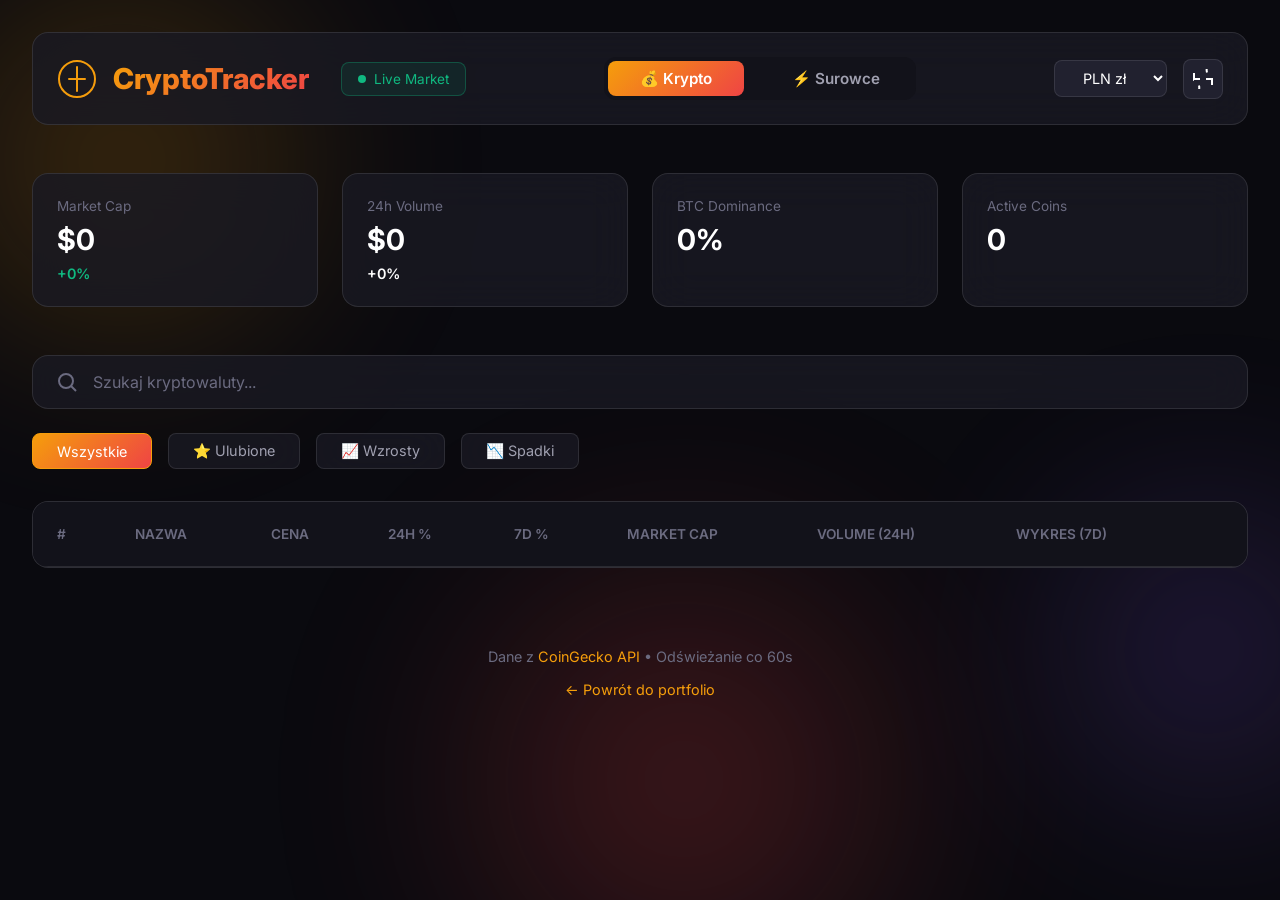
==== projects/crypto-tracker/index.html @ 1bf7925f "Wszystkie_pliki" ====
<!DOCTYPE html>
<html lang="pl">
<head>
    <meta charset="UTF-8">
    <meta name="viewport" content="width=device-width, initial-scale=1.0">
    <meta name="description" content="Śledzenie cen kryptowalut w czasie rzeczywistym">
    <title>CryptoTracker | Ceny Kryptowalut</title>
    <link rel="stylesheet" href="style.css">
    <link rel="preconnect" href="https://fonts.googleapis.com">
    <link rel="preconnect" href="https://fonts.gstatic.com" crossorigin>
    <link href="https://fonts.googleapis.com/css2?family=Inter:wght@300;400;500;600;700;800&display=swap" rel="stylesheet">
</head>
<body>
    <!-- Background -->
    <div class="background">
        <div class="gradient-orb orb-1"></div>
        <div class="gradient-orb orb-2"></div>
        <div class="gradient-orb orb-3"></div>
    </div>

    <!-- Container -->
    <div class="container">
        <!-- Header -->
        <header class="header">
            <div class="header-left">
                <div class="logo">
                    <svg width="40" height="40" viewBox="0 0 40 40" fill="none">
                        <circle cx="20" cy="20" r="18" stroke="url(#grad1)" stroke-width="2"/>
                        <path d="M20 8v24M12 20h16" stroke="url(#grad1)" stroke-width="2" stroke-linecap="round"/>
                        <defs>
                            <linearGradient id="grad1" x1="0" y1="0" x2="40" y2="40">
                                <stop offset="0%" stop-color="#f59e0b"/>
                                <stop offset="100%" stop-color="#ef4444"/>
                            </linearGradient>
                        </defs>
                    </svg>
                    <h1>CryptoTracker</h1>
                </div>
                <div class="market-status">
                    <span class="status-dot"></span>
                    <span>Live Market</span>
                </div>
            </div>
            <div class="header-center">
                <div class="tab-buttons">
                    <button class="tab-btn active" data-tab="crypto">💰 Krypto</button>
                    <button class="tab-btn" data-tab="commodities">⚡ Surowce</button>
                </div>
            </div>
            <div class="header-right">
                <div class="currency-selector">
                    <select id="currencySelect">
                        <option value="usd">USD $</option>
                        <option value="eur">EUR €</option>
                        <option value="pln" selected>PLN zł</option>
                    </select>
                </div>
                <button class="btn-icon" id="refreshBtn" title="Odśwież">
                    <svg width="20" height="20" viewBox="0 0 20 20" fill="none" stroke="currentColor" stroke-width="2">
                        <path d="M1 4v6h6M19 16v-6h-6"/>
                        <path d="M19.91 9A8 8 0 1 0 14 3.5M1.09 11A8 8 0 1 0 6 16.5"/>
                    </svg>
                </button>
            </div>
        </header>

        <!-- Market Overview -->
        <section class="market-overview">
            <div class="overview-card">
                <div class="overview-label">Market Cap</div>
                <div class="overview-value" id="totalMarketCap">$0</div>
                <div class="overview-change positive" id="marketCapChange">+0%</div>
            </div>
            <div class="overview-card">
                <div class="overview-label">24h Volume</div>
                <div class="overview-value" id="total24hVolume">$0</div>
                <div class="overview-change" id="volumeChange">+0%</div>
            </div>
            <div class="overview-card">
                <div class="overview-label">BTC Dominance</div>
                <div class="overview-value" id="btcDominance">0%</div>
            </div>
            <div class="overview-card">
                <div class="overview-label">Active Coins</div>
                <div class="overview-value" id="activeCoins">0</div>
            </div>
        </section>

        <!-- Search & Filter -->
        <section class="search-section">
            <div class="search-bar">
                <svg width="20" height="20" viewBox="0 0 20 20" fill="none" stroke="currentColor" stroke-width="2">
                    <circle cx="9" cy="9" r="7"/>
                    <path d="M14 14l5 5"/>
                </svg>
                <input type="text" id="searchInput" placeholder="Szukaj kryptowaluty...">
            </div>
            <div class="filter-buttons">
                <button class="filter-btn active" data-filter="all">Wszystkie</button>
                <button class="filter-btn" data-filter="favorites">⭐ Ulubione</button>
                <button class="filter-btn" data-filter="gainers">📈 Wzrosty</button>
                <button class="filter-btn" data-filter="losers">📉 Spadki</button>
            </div>
        </section>

        <!-- Loading Spinner -->
        <div class="loading" id="loading">
            <div class="spinner"></div>
            <p>Ładowanie danych...</p>
        </div>

        <!-- Crypto Table -->
        <section class="crypto-table-section" id="cryptoSection">
            <div class="table-container">
                <table class="crypto-table" id="cryptoTable">
                    <thead>
                        <tr>
                            <th>#</th>
                            <th>Nazwa</th>
                            <th>Cena</th>
                            <th>24h %</th>
                            <th>7d %</th>
                            <th>Market Cap</th>
                            <th>Volume (24h)</th>
                            <th>Wykres (7d)</th>
                            <th></th>
                        </tr>
                    </thead>
                    <tbody id="cryptoTableBody">
                        <!-- Rows will be added by JavaScript -->
                    </tbody>
                </table>
            </div>
        </section>

        <!-- Commodities Section -->
        <section class="commodities-section" id="commoditiesSection" style="display: none;">
            <!-- Commodities Cards -->
            <div class="commodities-grid" id="commoditiesGrid">
                <!-- Cards will be added by JavaScript -->
            </div>

            <!-- News Section -->
            <div class="news-section">
                <div class="news-header-wrapper">
                    <h2 class="section-title">📰 Najnowsze Wiadomości o Surowcach</h2>
                    <button class="btn-news-toggle" id="btnNewsToggle">
                        <svg width="20" height="20" viewBox="0 0 20 20" fill="none" stroke="currentColor" stroke-width="2">
                            <path d="M4 12v5h12v-5M12 3v10m0 0l-4-4m4 4l4-4"/>
                        </svg>
                        <span id="btnNewsText">Wyświetl informacje</span>
                    </button>
                </div>
                
                <div class="news-container" id="newsContainer">
                    <div class="news-placeholder" id="newsPlaceholder">
                        <div class="placeholder-icon">📰</div>
                        <p>Kliknij "Wyświetl informacje" aby zobaczyć najnowsze wiadomości o surowcach</p>
                    </div>
                    
                    <div class="news-grid" id="newsGrid" style="display: none;">
                        <!-- News cards will be added here by JavaScript -->
                    </div>
                </div>
            </div>

            <!-- TradingView Charts -->
            <div class="charts-section">
                <h2 class="section-title">📊 Wykresy Giełdowe</h2>
                    <div class="charts-grid">
                        <div class="chart-card">
                            <h3>Złoto (XAUUSD)</h3>
                            <div class="tradingview-widget-container">
                                <div id="tradingview_gold"></div>
                            </div>
                        </div>
                        <div class="chart-card">
                            <h3>Ropa WTI</h3>
                            <div class="tradingview-widget-container">
                                <div id="tradingview_oil"></div>
                            </div>
                        </div>
                        <div class="chart-card">
                            <h3>Srebro (XAGUSD)</h3>
                            <div class="tradingview-widget-container">
                                <div id="tradingview_silver"></div>
                            </div>
                        </div>
                        <div class="chart-card">
                            <h3>Gaz Ziemny</h3>
                            <div class="tradingview-widget-container">
                                <div id="tradingview_gas"></div>
                            </div>
                        </div>
                    </div>
                </div>
        </section>

        <!-- Crypto Detail Modal -->
        <div class="modal" id="cryptoModal">
            <div class="modal-content">
                <button class="modal-close" id="modalClose">&times;</button>
                <div class="modal-header">
                    <img id="modalIcon" src="" alt="" class="modal-coin-icon">
                    <div>
                        <h2 id="modalName">Bitcoin</h2>
                        <span id="modalSymbol" class="modal-symbol">BTC</span>
                    </div>
                </div>
                <div class="modal-body">
                    <div class="modal-price-section">
                        <div class="modal-current-price">
                            <span class="modal-price-label">Cena aktualna</span>
                            <span class="modal-price" id="modalPrice">$0</span>
                            <span class="modal-change" id="modalChange">+0%</span>
                        </div>
                    </div>
                    <div class="modal-stats">
                        <div class="stat-item">
                            <span class="stat-label">Market Cap</span>
                            <span class="stat-value" id="modalMarketCap">$0</span>
                        </div>
                        <div class="stat-item">
                            <span class="stat-label">Volume (24h)</span>
                            <span class="stat-value" id="modalVolume">$0</span>
                        </div>
                        <div class="stat-item">
                            <span class="stat-label">Circulating Supply</span>
                            <span class="stat-value" id="modalSupply">0</span>
                        </div>
                        <div class="stat-item">
                            <span class="stat-label">All Time High</span>
                            <span class="stat-value" id="modalATH">$0</span>
                        </div>
                    </div>
                    <div class="modal-chart">
                        <canvas id="modalChart"></canvas>
                    </div>
                </div>
            </div>
        </div>

        <!-- Footer -->
        <footer class="footer">
            <p>Dane z <a href="https://coingecko.com" target="_blank">CoinGecko API</a> • Odświeżanie co 60s</p>
            <p class="back-link"><a href="../index.html">← Powrót do portfolio</a></p>
        </footer>
    </div>

    <script src="https://cdn.jsdelivr.net/npm/chart.js@4.4.0/dist/chart.umd.min.js"></script>
    <script type="text/javascript" src="https://s3.tradingview.com/tv.js"></script>
    <script src="script.js"></script>
</body>
</html>
---- projects/crypto-tracker/style.css ----
:root {
    /* Colors */
    --bg-primary: #0a0a0f;
    --bg-secondary: #12121a;
    --bg-card: rgba(25, 25, 35, 0.8);
    --bg-hover: rgba(35, 35, 50, 0.9);
    --text-primary: #ffffff;
    --text-secondary: #a0a0b0;
    --text-muted: #6b6b80;
    --border: rgba(255, 255, 255, 0.1);
    --positive: #10b981;
    --negative: #ef4444;
    --warning: #f59e0b;
    
    /* Gradients */
    --gradient-primary: linear-gradient(135deg, #f59e0b 0%, #ef4444 100%);
    --gradient-accent: linear-gradient(135deg, #8b5cf6 0%, #ec4899 100%);
    
    /* Spacing */
    --spacing-xs: 0.5rem;
    --spacing-sm: 1rem;
    --spacing-md: 1.5rem;
    --spacing-lg: 2rem;
    --spacing-xl: 3rem;
    
    /* Radius */
    --radius-sm: 8px;
    --radius-md: 12px;
    --radius-lg: 16px;
    --radius-xl: 24px;
    
    /* Transitions */
    --transition: all 0.3s cubic-bezier(0.4, 0, 0.2, 1);
}

* {
    margin: 0;
    padding: 0;
    box-sizing: border-box;
}

body {
    font-family: 'Inter', sans-serif;
    background: var(--bg-primary);
    color: var(--text-primary);
    min-height: 100vh;
    overflow-x: hidden;
    position: relative;
}

/* Background */
.background {
    position: fixed;
    top: 0;
    left: 0;
    width: 100%;
    height: 100%;
    z-index: 0;
    overflow: hidden;
}

.gradient-orb {
    position: absolute;
    border-radius: 50%;
    filter: blur(100px);
    opacity: 0.3;
    animation: float 20s ease-in-out infinite;
}

.orb-1 {
    width: 500px;
    height: 500px;
    background: radial-gradient(circle, #f59e0b 0%, transparent 70%);
    top: -10%;
    left: -10%;
    animation-delay: 0s;
}

.orb-2 {
    width: 400px;
    height: 400px;
    background: radial-gradient(circle, #8b5cf6 0%, transparent 70%);
    top: 50%;
    right: -10%;
    animation-delay: 5s;
}

.orb-3 {
    width: 600px;
    height: 600px;
    background: radial-gradient(circle, #ef4444 0%, transparent 70%);
    bottom: -20%;
    left: 30%;
    animation-delay: 10s;
}

@keyframes float {
    0%, 100% { transform: translate(0, 0); }
    33% { transform: translate(50px, -50px); }
    66% { transform: translate(-30px, 30px); }
}

/* Container */
.container {
    max-width: 1400px;
    margin: 0 auto;
    padding: var(--spacing-lg);
    position: relative;
    z-index: 1;
}

/* Header */
.header {
    display: flex;
    justify-content: space-between;
    align-items: center;
    margin-bottom: var(--spacing-xl);
    padding: var(--spacing-md);
    background: var(--bg-card);
    backdrop-filter: blur(20px);
    border: 1px solid var(--border);
    border-radius: var(--radius-lg);
    animation: slideDown 0.6s ease;
}

@keyframes slideDown {
    from {
        opacity: 0;
        transform: translateY(-30px);
    }
    to {
        opacity: 1;
        transform: translateY(0);
    }
}

.header-left {
    display: flex;
    align-items: center;
    gap: var(--spacing-lg);
}

.header-center {
    flex: 1;
    display: flex;
    justify-content: center;
}

.tab-buttons {
    display: flex;
    gap: var(--spacing-sm);
    background: var(--bg-secondary);
    padding: 0.25rem;
    border-radius: var(--radius-md);
}

.tab-btn {
    padding: var(--spacing-xs) var(--spacing-lg);
    background: transparent;
    border: none;
    border-radius: var(--radius-sm);
    color: var(--text-secondary);
    font-family: 'Inter', sans-serif;
    font-size: 0.95rem;
    font-weight: 600;
    cursor: pointer;
    transition: var(--transition);
}

.tab-btn:hover {
    color: var(--text-primary);
}

.tab-btn.active {
    background: var(--gradient-primary);
    color: var(--text-primary);
}

.logo {
    display: flex;
    align-items: center;
    gap: var(--spacing-sm);
}

.logo h1 {
    font-size: 1.8rem;
    font-weight: 800;
    background: var(--gradient-primary);
    -webkit-background-clip: text;
    -webkit-text-fill-color: transparent;
    background-clip: text;
}

.market-status {
    display: flex;
    align-items: center;
    gap: var(--spacing-xs);
    padding: var(--spacing-xs) var(--spacing-sm);
    background: rgba(16, 185, 129, 0.1);
    border: 1px solid rgba(16, 185, 129, 0.3);
    border-radius: var(--radius-sm);
    font-size: 0.85rem;
    color: var(--positive);
}

.status-dot {
    width: 8px;
    height: 8px;
    background: var(--positive);
    border-radius: 50%;
    animation: pulse 2s ease infinite;
}

@keyframes pulse {
    0%, 100% { opacity: 1; }
    50% { opacity: 0.5; }
}

.header-right {
    display: flex;
    align-items: center;
    gap: var(--spacing-sm);
}

.currency-selector select {
    padding: var(--spacing-xs) var(--spacing-md);
    background: var(--bg-hover);
    border: 1px solid var(--border);
    border-radius: var(--radius-sm);
    color: var(--text-primary);
    font-family: 'Inter', sans-serif;
    font-size: 0.9rem;
    cursor: pointer;
    transition: var(--transition);
}

.currency-selector select:focus {
    outline: none;
    border-color: var(--warning);
}

.btn-icon {
    width: 40px;
    height: 40px;
    background: var(--bg-hover);
    border: 1px solid var(--border);
    border-radius: var(--radius-sm);
    color: var(--text-primary);
    display: flex;
    align-items: center;
    justify-content: center;
    cursor: pointer;
    transition: var(--transition);
}

.btn-icon:hover {
    background: var(--gradient-primary);
    border-color: var(--warning);
    transform: rotate(180deg);
}

/* Market Overview */
.market-overview {
    display: grid;
    grid-template-columns: repeat(auto-fit, minmax(250px, 1fr));
    gap: var(--spacing-md);
    margin-bottom: var(--spacing-xl);
    animation: fadeInUp 0.6s ease 0.2s backwards;
}

@keyframes fadeInUp {
    from {
        opacity: 0;
        transform: translateY(30px);
    }
    to {
        opacity: 1;
        transform: translateY(0);
    }
}

.overview-card {
    padding: var(--spacing-md);
    background: var(--bg-card);
    backdrop-filter: blur(20px);
    border: 1px solid var(--border);
    border-radius: var(--radius-lg);
    transition: var(--transition);
}

.overview-card:hover {
    transform: translateY(-5px);
    border-color: var(--warning);
    box-shadow: 0 10px 40px rgba(245, 158, 11, 0.2);
}

.overview-label {
    font-size: 0.85rem;
    color: var(--text-muted);
    margin-bottom: var(--spacing-xs);
}

.overview-value {
    font-size: 1.8rem;
    font-weight: 700;
    margin-bottom: var(--spacing-xs);
}

.overview-change {
    font-size: 0.9rem;
    font-weight: 600;
}

.overview-change.positive {
    color: var(--positive);
}

.overview-change.negative {
    color: var(--negative);
}

/* Search Section */
.search-section {
    margin-bottom: var(--spacing-lg);
    animation: fadeInUp 0.6s ease 0.3s backwards;
}

.search-bar {
    display: flex;
    align-items: center;
    gap: var(--spacing-sm);
    padding: var(--spacing-sm) var(--spacing-md);
    background: var(--bg-card);
    backdrop-filter: blur(20px);
    border: 1px solid var(--border);
    border-radius: var(--radius-lg);
    margin-bottom: var(--spacing-md);
    transition: var(--transition);
}

.search-bar:focus-within {
    border-color: var(--warning);
    box-shadow: 0 0 0 3px rgba(245, 158, 11, 0.1);
}

.search-bar svg {
    color: var(--text-muted);
}

.search-bar input {
    flex: 1;
    background: transparent;
    border: none;
    color: var(--text-primary);
    font-family: 'Inter', sans-serif;
    font-size: 1rem;
    outline: none;
}

.search-bar input::placeholder {
    color: var(--text-muted);
}

.filter-buttons {
    display: flex;
    gap: var(--spacing-sm);
    flex-wrap: wrap;
}

.filter-btn {
    padding: var(--spacing-xs) var(--spacing-md);
    background: var(--bg-card);
    backdrop-filter: blur(20px);
    border: 1px solid var(--border);
    border-radius: var(--radius-sm);
    color: var(--text-secondary);
    font-family: 'Inter', sans-serif;
    font-size: 0.9rem;
    cursor: pointer;
    transition: var(--transition);
}

.filter-btn:hover {
    background: var(--bg-hover);
    color: var(--text-primary);
}

.filter-btn.active {
    background: var(--gradient-primary);
    border-color: var(--warning);
    color: var(--text-primary);
}

/* Loading */
.loading {
    display: none;
    flex-direction: column;
    align-items: center;
    justify-content: center;
    padding: var(--spacing-xl);
    text-align: center;
}

.loading.active {
    display: flex;
}

.spinner {
    width: 60px;
    height: 60px;
    border: 4px solid var(--border);
    border-top-color: var(--warning);
    border-radius: 50%;
    animation: spin 1s linear infinite;
    margin-bottom: var(--spacing-md);
}

@keyframes spin {
    to { transform: rotate(360deg); }
}

/* Crypto Table */
.crypto-table-section {
    margin-bottom: var(--spacing-xl);
    animation: fadeInUp 0.6s ease 0.4s backwards;
}

.table-container {
    background: var(--bg-card);
    backdrop-filter: blur(20px);
    border: 1px solid var(--border);
    border-radius: var(--radius-lg);
    overflow: hidden;
}

.crypto-table {
    width: 100%;
    border-collapse: collapse;
}

.crypto-table thead {
    background: var(--bg-secondary);
    border-bottom: 1px solid var(--border);
}

.crypto-table th {
    padding: var(--spacing-md);
    text-align: left;
    font-size: 0.85rem;
    font-weight: 600;
    color: var(--text-muted);
    text-transform: uppercase;
}

.crypto-table tbody tr {
    border-bottom: 1px solid var(--border);
    transition: var(--transition);
    cursor: pointer;
}

.crypto-table tbody tr:hover {
    background: var(--bg-hover);
}

.crypto-table td {
    padding: var(--spacing-md);
    font-size: 0.95rem;
}

.coin-info {
    display: flex;
    align-items: center;
    gap: var(--spacing-sm);
}

.coin-icon {
    width: 32px;
    height: 32px;
    border-radius: 50%;
}

.coin-name {
    display: flex;
    flex-direction: column;
}

.coin-name-text {
    font-weight: 600;
    color: var(--text-primary);
}

.coin-symbol {
    font-size: 0.8rem;
    color: var(--text-muted);
    text-transform: uppercase;
}

.price {
    font-weight: 600;
}

.change-positive {
    color: var(--positive);
    font-weight: 600;
}

.change-negative {
    color: var(--negative);
    font-weight: 600;
}

.mini-chart {
    width: 100px;
    height: 40px;
}

.favorite-btn {
    background: transparent;
    border: none;
    font-size: 1.5rem;
    cursor: pointer;
    transition: var(--transition);
    opacity: 0.5;
}

.favorite-btn:hover {
    opacity: 1;
    transform: scale(1.2);
}

.favorite-btn.active {
    opacity: 1;
}

/* Modal */
.modal {
    display: none;
    position: fixed;
    top: 0;
    left: 0;
    width: 100%;
    height: 100%;
    background: rgba(0, 0, 0, 0.8);
    backdrop-filter: blur(10px);
    z-index: 1000;
    align-items: center;
    justify-content: center;
    padding: var(--spacing-lg);
}

.modal.active {
    display: flex;
}

.modal-content {
    background: var(--bg-card);
    backdrop-filter: blur(20px);
    border: 1px solid var(--border);
    border-radius: var(--radius-xl);
    max-width: 800px;
    width: 100%;
    max-height: 90vh;
    overflow-y: auto;
    padding: var(--spacing-xl);
    position: relative;
    animation: modalSlideIn 0.3s ease;
}

@keyframes modalSlideIn {
    from {
        opacity: 0;
        transform: translateY(-50px) scale(0.9);
    }
    to {
        opacity: 1;
        transform: translateY(0) scale(1);
    }
}

.modal-close {
    position: absolute;
    top: var(--spacing-md);
    right: var(--spacing-md);
    background: var(--bg-hover);
    border: none;
    width: 40px;
    height: 40px;
    border-radius: 50%;
    font-size: 1.5rem;
    color: var(--text-primary);
    cursor: pointer;
    transition: var(--transition);
}

.modal-close:hover {
    background: var(--negative);
}

.modal-header {
    display: flex;
    align-items: center;
    gap: var(--spacing-md);
    margin-bottom: var(--spacing-lg);
}

.modal-coin-icon {
    width: 60px;
    height: 60px;
    border-radius: 50%;
}

.modal-symbol {
    padding: 0.25rem 0.75rem;
    background: var(--bg-hover);
    border-radius: var(--radius-sm);
    font-size: 0.9rem;
    color: var(--text-muted);
}

.modal-price-section {
    margin-bottom: var(--spacing-lg);
}

.modal-current-price {
    display: flex;
    align-items: baseline;
    gap: var(--spacing-md);
}

.modal-price-label {
    font-size: 0.9rem;
    color: var(--text-muted);
}

.modal-price {
    font-size: 2.5rem;
    font-weight: 700;
}

.modal-change {
    font-size: 1.2rem;
    font-weight: 600;
}

.modal-stats {
    display: grid;
    grid-template-columns: repeat(2, 1fr);
    gap: var(--spacing-md);
    margin-bottom: var(--spacing-lg);
}

.stat-item {
    padding: var(--spacing-md);
    background: var(--bg-hover);
    border-radius: var(--radius-md);
    display: flex;
    flex-direction: column;
    gap: var(--spacing-xs);
}

.stat-label {
    font-size: 0.85rem;
    color: var(--text-muted);
}

.stat-value {
    font-size: 1.2rem;
    font-weight: 600;
}

.modal-chart {
    background: var(--bg-hover);
    border-radius: var(--radius-md);
    padding: var(--spacing-md);
}

/* Footer */
.footer {
    text-align: center;
    padding: var(--spacing-lg) 0;
    color: var(--text-muted);
    font-size: 0.9rem;
}

/* Commodities Section */
.commodities-section {
    animation: fadeInUp 0.6s ease 0.4s backwards;
}

.load-commodities-container {
    display: flex;
    justify-content: center;
    align-items: center;
    padding: var(--spacing-xl) 0;
}

.btn-load-commodities {
    display: flex;
    align-items: center;
    gap: var(--spacing-sm);
    padding: var(--spacing-md) var(--spacing-xl);
    background: var(--gradient-primary);
    border: none;
    border-radius: var(--radius-lg);
    color: var(--text-primary);
    font-family: 'Inter', sans-serif;
    font-size: 1.1rem;
    font-weight: 700;
    cursor: pointer;
    transition: var(--transition);
    box-shadow: 0 10px 30px rgba(245, 158, 11, 0.3);
}

.btn-load-commodities:hover {
    transform: translateY(-3px);
    box-shadow: 0 15px 40px rgba(245, 158, 11, 0.5);
}

.btn-load-commodities:active {
    transform: translateY(0);
}

.refresh-container {
    display: flex;
    justify-content: flex-end;
    margin-bottom: var(--spacing-lg);
}

.btn-refresh-commodities {
    display: flex;
    align-items: center;
    gap: var(--spacing-sm);
    padding: var(--spacing-sm) var(--spacing-lg);
    background: var(--bg-card);
    backdrop-filter: blur(20px);
    border: 1px solid var(--border);
    border-radius: var(--radius-md);
    color: var(--text-primary);
    font-family: 'Inter', sans-serif;
    font-size: 0.95rem;
    font-weight: 600;
    cursor: pointer;
    transition: var(--transition);
}

.btn-refresh-commodities:hover {
    background: var(--gradient-primary);
    border-color: var(--warning);
    transform: translateY(-2px);
}

.btn-refresh-commodities:active svg {
    animation: spin 0.5s ease;
}

.commodities-grid {
    display: grid;
    grid-template-columns: repeat(auto-fit, minmax(280px, 1fr));
    gap: var(--spacing-md);
    margin-bottom: var(--spacing-xl);
}

.commodity-card {
    padding: var(--spacing-lg);
    background: var(--bg-card);
    backdrop-filter: blur(20px);
    border: 1px solid var(--border);
    border-radius: var(--radius-lg);
    transition: var(--transition);
    cursor: pointer;
}

.commodity-card:hover {
    transform: translateY(-5px);
    border-color: var(--warning);
    box-shadow: 0 10px 40px rgba(245, 158, 11, 0.2);
}

.commodity-header {
    display: flex;
    align-items: center;
    gap: var(--spacing-md);
    margin-bottom: var(--spacing-md);
}

.commodity-icon {
    font-size: 3rem;
}

.commodity-info h3 {
    font-size: 1.3rem;
    margin-bottom: 0.25rem;
}

.commodity-symbol {
    font-size: 0.85rem;
    color: var(--text-muted);
}

.commodity-price {
    font-size: 2rem;
    font-weight: 700;
    margin-bottom: var(--spacing-xs);
}

.commodity-change {
    font-size: 1.1rem;
    font-weight: 600;
}

.commodity-details {
    display: grid;
    grid-template-columns: 1fr 1fr;
    gap: var(--spacing-sm);
    margin-top: var(--spacing-md);
    padding-top: var(--spacing-md);
    border-top: 1px solid var(--border);
}

.commodity-detail {
    display: flex;
    flex-direction: column;
    gap: 0.25rem;
}

.commodity-detail-label {
    font-size: 0.8rem;
    color: var(--text-muted);
}

.commodity-detail-value {
    font-size: 0.95rem;
    font-weight: 600;
}

/* News Section */
.news-section {
    margin-bottom: var(--spacing-xl);
}

.news-header-wrapper {
    display: flex;
    justify-content: space-between;
    align-items: center;
    margin-bottom: var(--spacing-lg);
    flex-wrap: wrap;
    gap: var(--spacing-md);
}

.btn-news-toggle {
    display: flex;
    align-items: center;
    gap: var(--spacing-sm);
    padding: var(--spacing-sm) var(--spacing-lg);
    background: var(--gradient-primary);
    border: none;
    border-radius: var(--radius-md);
    color: var(--text-primary);
    font-family: 'Inter', sans-serif;
    font-size: 0.95rem;
    font-weight: 600;
    cursor: pointer;
    transition: var(--transition);
}

.btn-news-toggle:hover {
    transform: translateY(-2px);
    box-shadow: 0 10px 30px rgba(245, 158, 11, 0.4);
}

.btn-news-toggle:active {
    transform: translateY(0);
}

.btn-news-toggle.loading {
    opacity: 0.7;
    pointer-events: none;
}

.btn-news-toggle.loading svg {
    animation: spin 1s linear infinite;
}

.news-container {
    width: 100%;
}

.news-placeholder {
    text-align: center;
    padding: var(--spacing-xl) var(--spacing-md);
    background: var(--bg-card);
    backdrop-filter: blur(20px);
    border: 1px solid var(--border);
    border-radius: var(--radius-lg);
}

.placeholder-icon {
    font-size: 4rem;
    margin-bottom: var(--spacing-md);
    opacity: 0.5;
}

.news-placeholder p {
    color: var(--text-muted);
    font-size: 1.1rem;
}

.section-title {
    font-size: 1.8rem;
    margin-bottom: var(--spacing-lg);
    background: var(--gradient-primary);
    -webkit-background-clip: text;
    -webkit-text-fill-color: transparent;
    background-clip: text;
}

.news-grid {
    display: grid;
    grid-template-columns: repeat(auto-fill, minmax(320px, 1fr));
    gap: var(--spacing-md);
}

.news-card-link {
    text-decoration: none;
    color: inherit;
    display: block;
}

.news-card {
    background: var(--bg-card);
    backdrop-filter: blur(20px);
    border: 1px solid var(--border);
    border-radius: var(--radius-lg);
    overflow: hidden;
    transition: var(--transition);
}

.news-card-link:hover .news-card {
    transform: translateY(-5px);
    border-color: var(--warning);
    box-shadow: 0 10px 40px rgba(245, 158, 11, 0.2);
}

.news-image {
    width: 100%;
    height: 200px;
    object-fit: cover;
    background: var(--bg-secondary);
}

.news-content {
    padding: var(--spacing-md);
}

.news-source {
    display: flex;
    align-items: center;
    gap: var(--spacing-sm);
    margin-bottom: var(--spacing-sm);
    font-size: 0.85rem;
    color: var(--text-muted);
}

.news-title {
    font-size: 1.1rem;
    font-weight: 600;
    margin-bottom: var(--spacing-sm);
    color: var(--text-primary);
    line-height: 1.4;
}

.news-description {
    font-size: 0.9rem;
    color: var(--text-secondary);
    line-height: 1.6;
    margin-bottom: var(--spacing-sm);
}

.news-meta {
    display: flex;
    justify-content: space-between;
    align-items: center;
    font-size: 0.8rem;
    color: var(--text-muted);
}

.news-date {
    display: flex;
    align-items: center;
    gap: 0.25rem;
}

.news-link-text {
    color: var(--warning);
    font-weight: 600;
    transition: var(--transition);
}

.news-card-link:hover .news-link-text {
    text-decoration: underline;
}

/* Charts Section */
.charts-section {
    margin-bottom: var(--spacing-xl);
}

.charts-grid {
    display: grid;
    grid-template-columns: repeat(auto-fit, minmax(500px, 1fr));
    gap: var(--spacing-lg);
}

.chart-card {
    background: var(--bg-card);
    backdrop-filter: blur(20px);
    border: 1px solid var(--border);
    border-radius: var(--radius-lg);
    padding: var(--spacing-md);
}

.chart-card h3 {
    margin-bottom: var(--spacing-md);
    color: var(--text-primary);
}

.tradingview-widget-container {
    width: 100%;
    height: 400px;
}

.footer {
    text-align: center;
    padding: var(--spacing-lg) 0;
    color: var(--text-muted);
    font-size: 0.9rem;
}

.footer a {
    color: var(--warning);
    text-decoration: none;
    transition: var(--transition);
}

.footer a:hover {
    text-decoration: underline;
}

.back-link {
    margin-top: var(--spacing-sm);
}

/* Responsive */
@media (max-width: 1024px) {
    .crypto-table {
        font-size: 0.85rem;
    }
    
    .crypto-table th,
    .crypto-table td {
        padding: var(--spacing-sm);
    }
    
    .modal-stats {
        grid-template-columns: 1fr;
    }
}

@media (max-width: 768px) {
    .container {
        padding: var(--spacing-md);
    }
    
    .header {
        flex-direction: column;
        gap: var(--spacing-md);
    }
    
    .market-overview {
        grid-template-columns: 1fr;
    }
    
    .crypto-table thead {
        display: none;
    }
    
    .crypto-table tbody tr {
        display: grid;
        grid-template-columns: auto 1fr;
        gap: var(--spacing-sm);
        padding: var(--spacing-md);
    }
    
    .crypto-table td {
        padding: 0;
    }
    
    .filter-buttons {
        overflow-x: auto;
        flex-wrap: nowrap;
    }
}

/* Scrollbar */
::-webkit-scrollbar {
    width: 8px;
    height: 8px;
}

::-webkit-scrollbar-track {
    background: var(--bg-secondary);
}

::-webkit-scrollbar-thumb {
    background: var(--gradient-primary);
    border-radius: 4px;
}

::-webkit-scrollbar-thumb:hover {
    background: var(--warning);
}
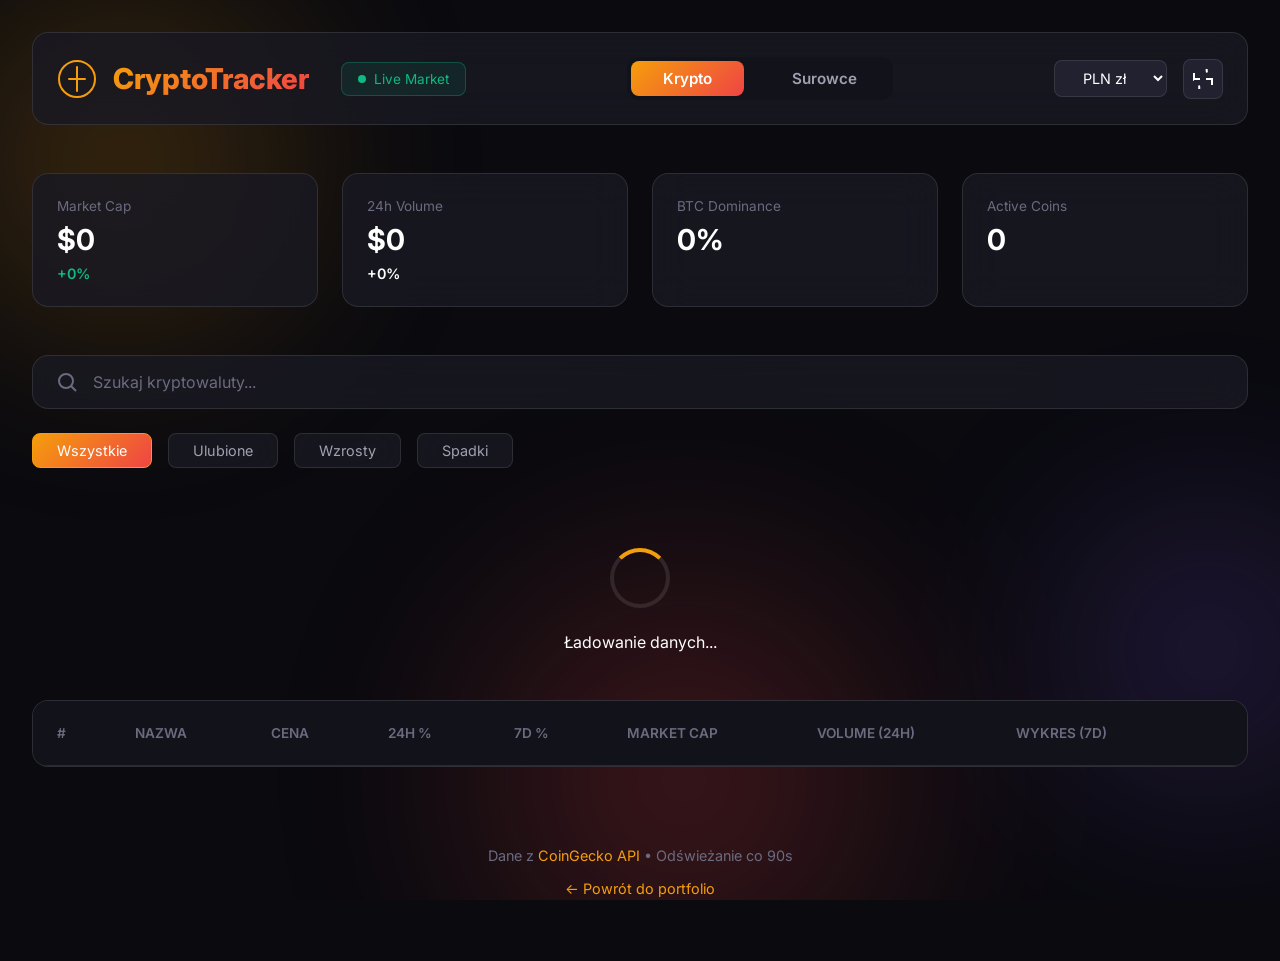
==== commit ef84903d: "Dodanie Crypto-Tracker do projektów, jeszcze do dopracowania" ====
--- a/projects/crypto-tracker/index.html
+++ b/projects/crypto-tracker/index.html
@@ -43,8 +43,8 @@
             </div>
             <div class="header-center">
                 <div class="tab-buttons">
-                    <button class="tab-btn active" data-tab="crypto">💰 Krypto</button>
-                    <button class="tab-btn" data-tab="commodities">⚡ Surowce</button>
+                    <button class="tab-btn active" data-tab="crypto">Krypto</button>
+                    <button class="tab-btn" data-tab="commodities">Surowce</button>
                 </div>
             </div>
             <div class="header-right">
@@ -97,9 +97,9 @@
             </div>
             <div class="filter-buttons">
                 <button class="filter-btn active" data-filter="all">Wszystkie</button>
-                <button class="filter-btn" data-filter="favorites">⭐ Ulubione</button>
-                <button class="filter-btn" data-filter="gainers">📈 Wzrosty</button>
-                <button class="filter-btn" data-filter="losers">📉 Spadki</button>
+                <button class="filter-btn" data-filter="favorites">Ulubione</button>
+                <button class="filter-btn" data-filter="gainers">Wzrosty</button>
+                <button class="filter-btn" data-filter="losers">Spadki</button>
             </div>
         </section>
 
@@ -126,9 +126,7 @@
                             <th></th>
                         </tr>
                     </thead>
-                    <tbody id="cryptoTableBody">
-                        <!-- Rows will be added by JavaScript -->
-                    </tbody>
+                    <tbody id="cryptoTableBody"></tbody>
                 </table>
             </div>
         </section>
@@ -136,14 +134,12 @@
         <!-- Commodities Section -->
         <section class="commodities-section" id="commoditiesSection" style="display: none;">
             <!-- Commodities Cards -->
-            <div class="commodities-grid" id="commoditiesGrid">
-                <!-- Cards will be added by JavaScript -->
-            </div>
+            <div class="commodities-grid" id="commoditiesGrid"></div>
 
             <!-- News Section -->
             <div class="news-section">
                 <div class="news-header-wrapper">
-                    <h2 class="section-title">📰 Najnowsze Wiadomości o Surowcach</h2>
+                    <h2 class="section-title">Najnowsze Wiadomości o Surowcach</h2>
                     <button class="btn-news-toggle" id="btnNewsToggle">
                         <svg width="20" height="20" viewBox="0 0 20 20" fill="none" stroke="currentColor" stroke-width="2">
                             <path d="M4 12v5h12v-5M12 3v10m0 0l-4-4m4 4l4-4"/>
@@ -154,19 +150,17 @@
                 
                 <div class="news-container" id="newsContainer">
                     <div class="news-placeholder" id="newsPlaceholder">
-                        <div class="placeholder-icon">📰</div>
+                        <div class="placeholder-icon">&#9432;</div>
                         <p>Kliknij "Wyświetl informacje" aby zobaczyć najnowsze wiadomości o surowcach</p>
                     </div>
                     
-                    <div class="news-grid" id="newsGrid" style="display: none;">
-                        <!-- News cards will be added here by JavaScript -->
-                    </div>
+                    <div class="news-grid" id="newsGrid" style="display: none;"></div>
                 </div>
             </div>
 
             <!-- TradingView Charts -->
             <div class="charts-section">
-                <h2 class="section-title">📊 Wykresy Giełdowe</h2>
+                <h2 class="section-title">Wykresy Giełdowe</h2>
                     <div class="charts-grid">
                         <div class="chart-card">
                             <h3>Złoto (XAUUSD)</h3>
@@ -242,7 +236,7 @@
 
         <!-- Footer -->
         <footer class="footer">
-            <p>Dane z <a href="https://coingecko.com" target="_blank">CoinGecko API</a> • Odświeżanie co 60s</p>
+            <p>Dane z <a href="https://coingecko.com" target="_blank">CoinGecko API</a> • Odświeżanie co 90s</p>
             <p class="back-link"><a href="../index.html">← Powrót do portfolio</a></p>
         </footer>
     </div>
--- a/projects/crypto-tracker/style.css
+++ b/projects/crypto-tracker/style.css
@@ -259,6 +259,10 @@
     transform: rotate(180deg);
 }
 
+.btn-icon.spinning svg {
+    animation: spin 0.8s linear infinite;
+}
+
 /* Market Overview */
 .market-overview {
     display: grid;
